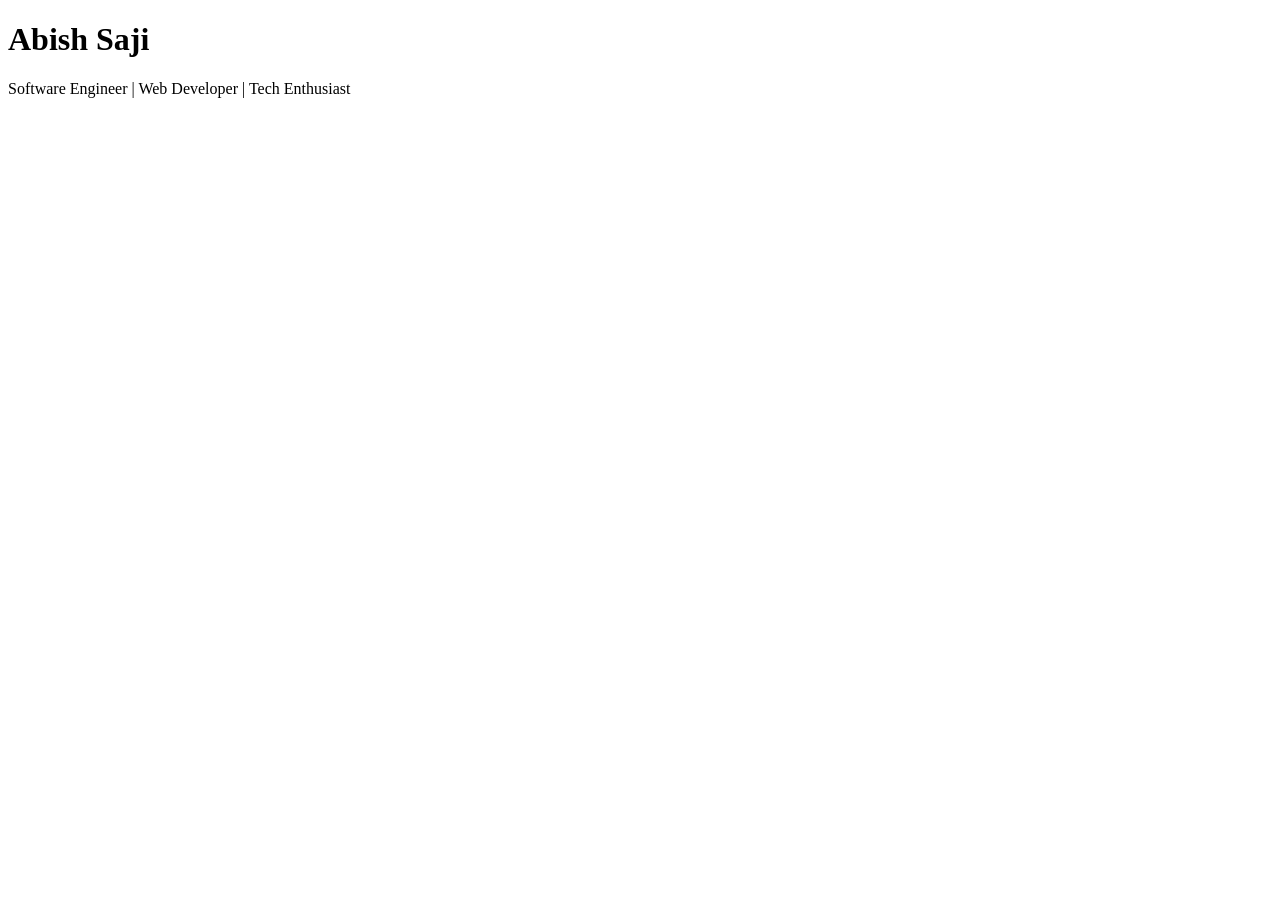
==== profile-card.html @ 10ca224d "Add profile card HTML skeleton" ====
<!DOCTYPE html>
<html lang="en">
<head>
    <meta charset="UTF-8">
    <title>My Profile Card</title>
</head>
<body>
    <h1>Abish Saji</h1>
    <p>Software Engineer | Web Developer | Tech Enthusiast</p>
</body>
</html>
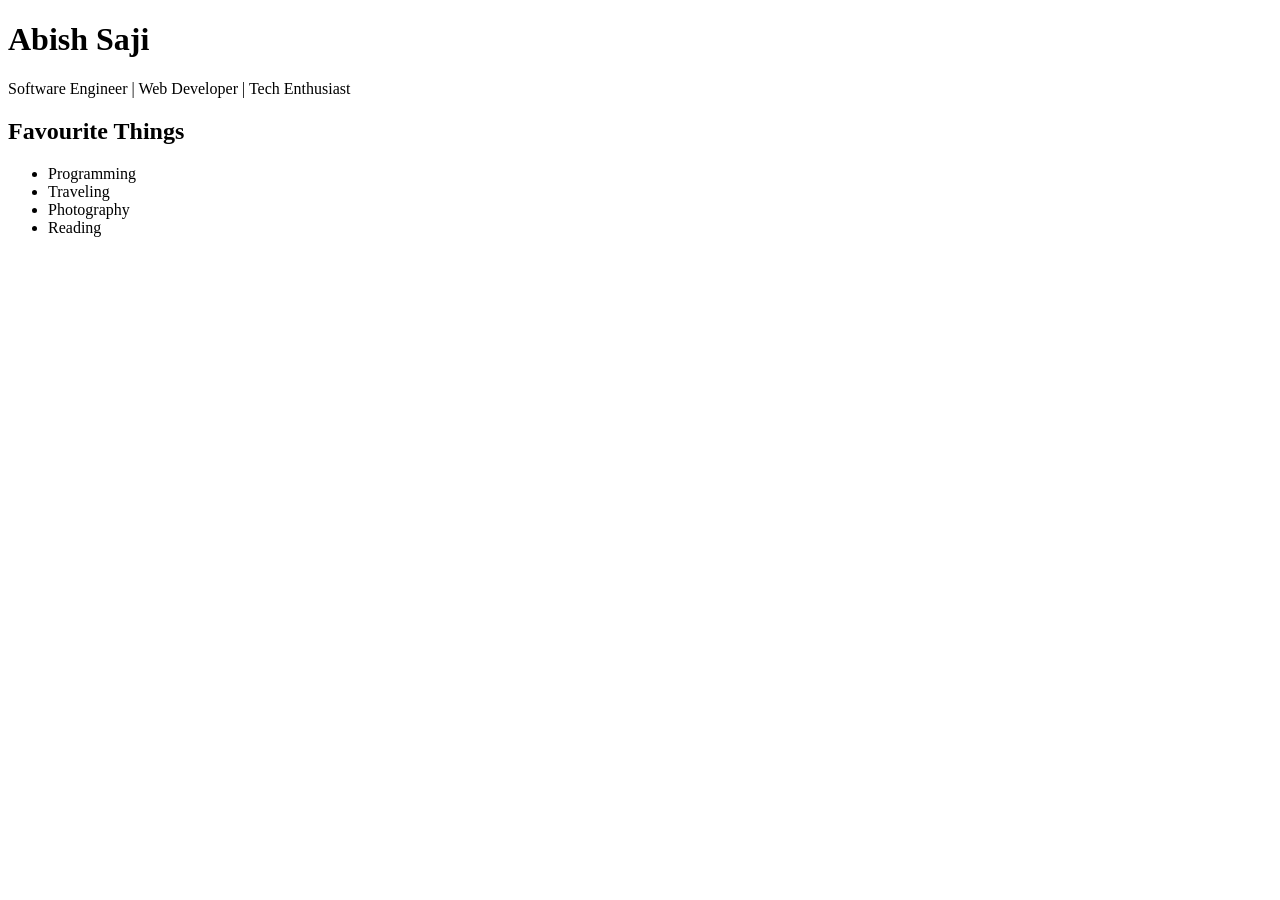
==== commit b84fe111: "Add favourites list" ====
--- a/profile-card.html
+++ b/profile-card.html
@@ -7,5 +7,12 @@
 <body>
     <h1>Abish Saji</h1>
     <p>Software Engineer | Web Developer | Tech Enthusiast</p>
+    <h2>Favourite Things</h2>
+    <ul>
+        <li>Programming</li>
+        <li>Traveling</li>
+        <li>Photography</li>
+        <li>Reading</li>
+    </ul>
 </body>
 </html>
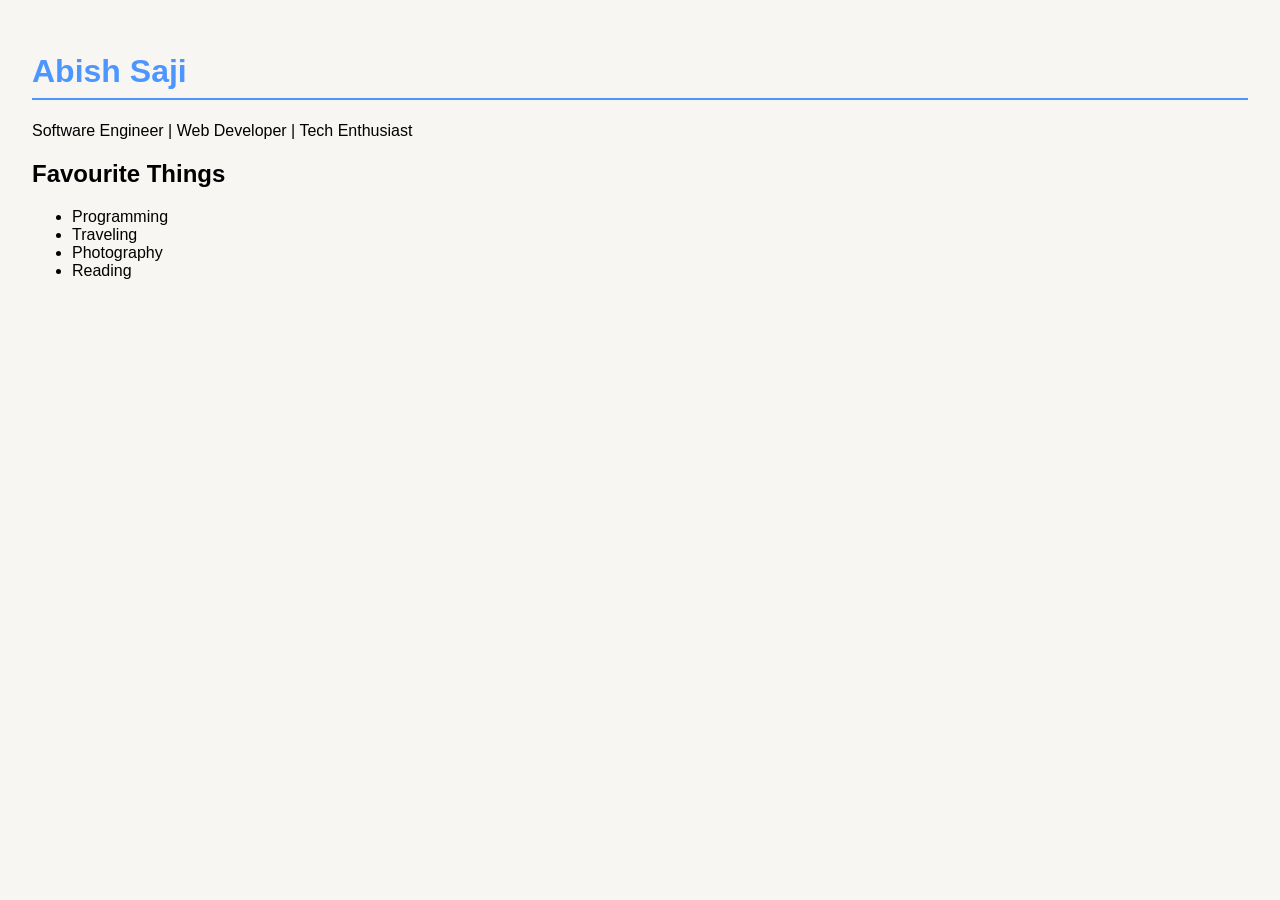
==== commit ace5b8e0: "Created new css file" ====
--- a/profile-card.html
+++ b/profile-card.html
@@ -3,6 +3,7 @@
 <head>
     <meta charset="UTF-8">
     <title>My Profile Card</title>
+    <link rel="stylesheet" href="style.css">
 </head>
 <body>
     <h1>Abish Saji</h1>
--- a/style.css
+++ b/style.css
@@ -0,0 +1,13 @@
+/* style.css */
+body {
+    font-family: sans-serif;
+    background-color: #f7f6f3;
+    margin: 0;
+    padding: 2rem;
+}
+
+h1 {
+    color: #4d96ff;
+    padding-bottom: 0.5rem;
+    border-bottom: 2px solid #4d96ff;
+}
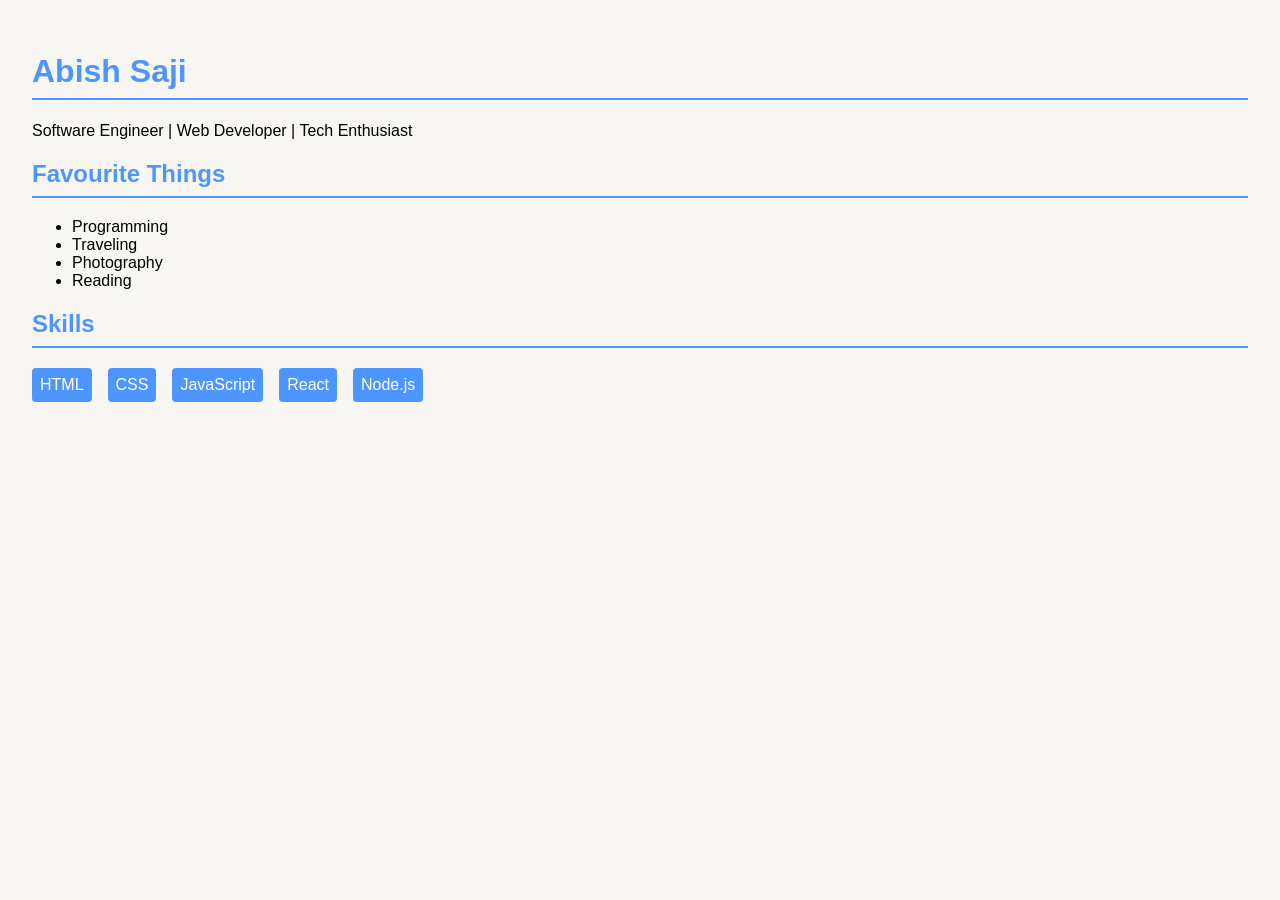
==== commit 2c758160: "Created skills with css div" ====
--- a/profile-card.html
+++ b/profile-card.html
@@ -15,5 +15,13 @@
         <li>Photography</li>
         <li>Reading</li>
     </ul>
+    <h2>Skills</h2>
+    <div class="skills">
+        <div class="skill">HTML</div>
+        <div class="skill">CSS</div>
+        <div class="skill">JavaScript</div>
+        <div class="skill">React</div>
+        <div class="skill">Node.js</div>
+    </div>
 </body>
 </html>
--- a/style.css
+++ b/style.css
@@ -10,4 +10,23 @@
     color: #4d96ff;
     padding-bottom: 0.5rem;
     border-bottom: 2px solid #4d96ff;
+}
+
+h2 {
+    color: #4d96ff;
+    padding-bottom: 0.5rem;
+    border-bottom: 2px solid #4d96ff;
+}
+
+.skills {
+    display: flex;
+    flex-wrap: wrap;
+    gap: 1rem;
+}
+
+.skill {
+    background-color: #4d96ff;
+    color: white;
+    padding: 0.5rem;
+    border-radius: 0.25rem;
 }
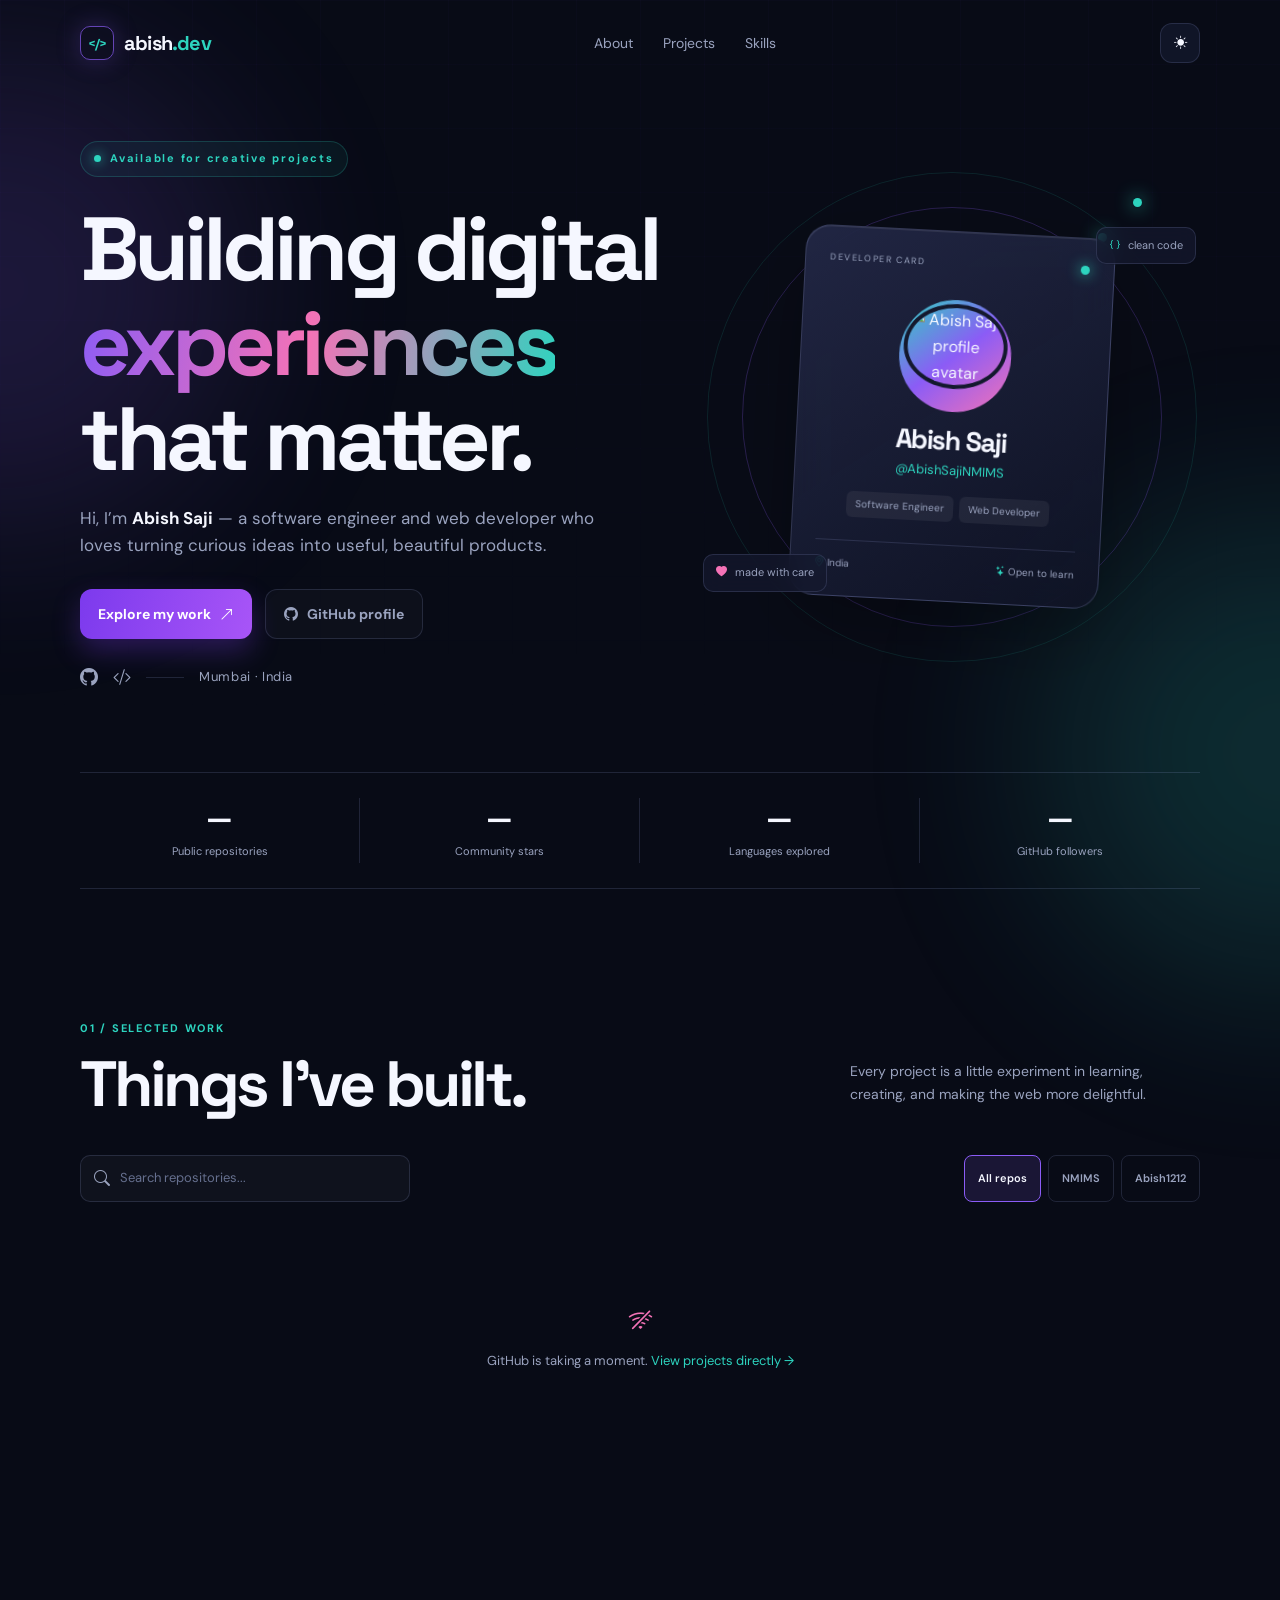
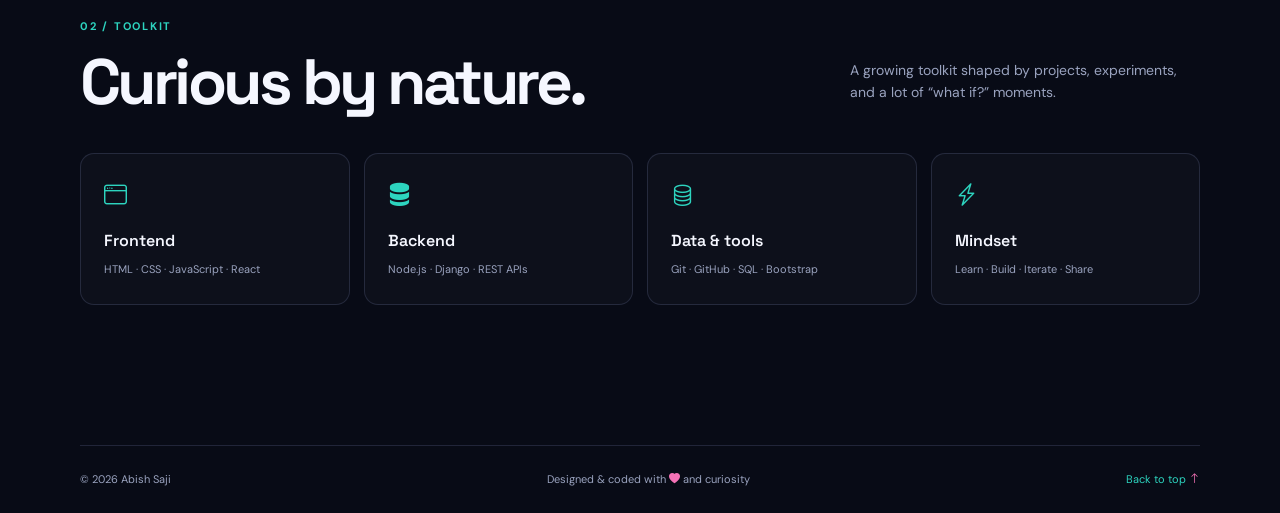
==== commit 95b603be: "-m" ====
--- a/profile-card.html
+++ b/profile-card.html
@@ -2,26 +2,116 @@
 <html lang="en">
 <head>
     <meta charset="UTF-8">
-    <title>My Profile Card</title>
+    <meta name="viewport" content="width=device-width, initial-scale=1.0">
+    <meta name="description" content="Abish Saji's developer profile and GitHub projects.">
+    <title>Abish Saji | Developer Profile</title>
+    <link rel="preconnect" href="https://fonts.googleapis.com">
+    <link rel="preconnect" href="https://fonts.gstatic.com" crossorigin>
+    <link href="https://fonts.googleapis.com/css2?family=DM+Sans:wght@400;500;600;700&family=Space+Grotesk:wght@500;600;700&display=swap" rel="stylesheet">
+    <link rel="stylesheet" href="https://cdn.jsdelivr.net/npm/bootstrap-icons@1.11.3/font/bootstrap-icons.min.css">
     <link rel="stylesheet" href="style.css">
 </head>
 <body>
-    <h1>Abish Saji</h1>
-    <p>Software Engineer | Web Developer | Tech Enthusiast</p>
-    <h2>Favourite Things</h2>
-    <ul>
-        <li>Programming</li>
-        <li>Traveling</li>
-        <li>Photography</li>
-        <li>Reading</li>
-    </ul>
-    <h2>Skills</h2>
-    <div class="skills">
-        <div class="skill">HTML</div>
-        <div class="skill">CSS</div>
-        <div class="skill">JavaScript</div>
-        <div class="skill">React</div>
-        <div class="skill">Node.js</div>
-    </div>
+    <div class="background-grid" aria-hidden="true"></div>
+    <div class="glow glow-one" aria-hidden="true"></div>
+    <div class="glow glow-two" aria-hidden="true"></div>
+
+    <header class="site-header">
+        <a class="brand" href="#top" aria-label="Abish Saji home">
+            <span class="brand-mark">&lt;/&gt;</span>
+            <span>abish<span class="accent">.dev</span></span>
+        </a>
+        <nav class="nav-links" aria-label="Main navigation">
+            <a href="#about">About</a>
+            <a href="#projects">Projects</a>
+            <a href="#skills">Skills</a>
+        </nav>
+        <button class="icon-button" id="theme-toggle" type="button" aria-label="Switch to light theme">
+            <i class="bi bi-sun-fill" aria-hidden="true"></i>
+        </button>
+    </header>
+
+    <main id="top">
+        <section class="hero section-wrap" id="about">
+            <div class="hero-copy reveal">
+                <div class="eyebrow"><span class="status-dot"></span> Available for creative projects</div>
+                <h1>Building digital<br><span class="gradient-text">experiences</span> that matter.</h1>
+                <p class="hero-description">Hi, I’m <strong>Abish Saji</strong> — a software engineer and web developer who loves turning curious ideas into useful, beautiful products.</p>
+                <div class="hero-actions">
+                    <a class="button button-primary" href="#projects">Explore my work <i class="bi bi-arrow-up-right" aria-hidden="true"></i></a>
+                    <a class="button button-ghost" href="https://github.com/AbishSajiNMIMS" target="_blank" rel="noreferrer"><i class="bi bi-github" aria-hidden="true"></i> GitHub profile</a>
+                </div>
+                <div class="social-row">
+                    <a href="https://github.com/AbishSajiNMIMS" target="_blank" rel="noreferrer" aria-label="Abish Saji NMIMS GitHub"><i class="bi bi-github"></i></a>
+                    <a href="https://github.com/Abish1212" target="_blank" rel="noreferrer" aria-label="Abish1212 GitHub"><i class="bi bi-code-slash"></i></a>
+                    <span class="social-line"></span>
+                    <span class="social-caption">Mumbai · India</span>
+                </div>
+            </div>
+
+            <div class="profile-orbit reveal reveal-delay">
+                <div class="orbit-ring orbit-ring-one"></div>
+                <div class="orbit-ring orbit-ring-two"></div>
+                <div class="profile-card">
+                    <div class="profile-card-top">
+                        <span class="mini-label">DEVELOPER CARD</span>
+                        <span class="pulse-icon"><span></span></span>
+                    </div>
+                    <div class="avatar-frame">
+                        <img id="hero-avatar" src="https://avatars.githubusercontent.com/u/193383655?v=4" alt="Abish Saji profile avatar">
+                    </div>
+                    <h2>Abish Saji</h2>
+                    <p class="profile-handle">@AbishSajiNMIMS</p>
+                    <div class="profile-tags"><span>Software Engineer</span><span>Web Developer</span></div>
+                    <div class="profile-card-footer"><span><i class="bi bi-geo-alt"></i> India</span><span><i class="bi bi-stars"></i> Open to learn</span></div>
+                </div>
+                <div class="floating-chip chip-code"><i class="bi bi-braces"></i> clean code</div>
+                <div class="floating-chip chip-heart"><i class="bi bi-heart-fill"></i> made with care</div>
+            </div>
+        </section>
+
+        <section class="stats section-wrap reveal" aria-label="GitHub statistics">
+            <div class="stat"><strong id="repo-count">—</strong><span>Public repositories</span></div>
+            <div class="stat"><strong id="star-count">—</strong><span>Community stars</span></div>
+            <div class="stat"><strong id="language-count">—</strong><span>Languages explored</span></div>
+            <div class="stat"><strong id="follower-count">—</strong><span>GitHub followers</span></div>
+        </section>
+
+        <section class="projects-section section-wrap" id="projects">
+            <div class="section-heading reveal">
+                <div><span class="section-kicker">01 / SELECTED WORK</span><h2>Things I’ve built.</h2></div>
+                <p>Every project is a little experiment in learning, creating, and making the web more delightful.</p>
+            </div>
+            <div class="project-toolbar reveal">
+                <label class="search-box"><i class="bi bi-search" aria-hidden="true"></i><input id="repo-search" type="search" placeholder="Search repositories..." aria-label="Search repositories"></label>
+                <div class="filter-group" id="owner-filters" role="group" aria-label="Filter repositories by profile">
+                    <button class="filter-button active" data-owner="all" type="button">All repos</button>
+                    <button class="filter-button" data-owner="AbishSajiNMIMS" type="button">NMIMS</button>
+                    <button class="filter-button" data-owner="Abish1212" type="button">Abish1212</button>
+                </div>
+            </div>
+            <div class="repo-grid" id="repo-grid">
+                <div class="loading-state"><span class="loader"></span><p>Fetching projects from GitHub...</p></div>
+            </div>
+            <p class="empty-state" id="empty-state" hidden>No repositories match that search. Try another keyword.</p>
+        </section>
+
+        <section class="skills-section section-wrap" id="skills">
+            <div class="section-heading reveal"><div><span class="section-kicker">02 / TOOLKIT</span><h2>Curious by nature.</h2></div><p>A growing toolkit shaped by projects, experiments, and a lot of “what if?” moments.</p></div>
+            <div class="skills-grid reveal">
+                <div class="skill-tile"><i class="bi bi-window"></i><span>Frontend</span><small>HTML · CSS · JavaScript · React</small></div>
+                <div class="skill-tile"><i class="bi bi-server"></i><span>Backend</span><small>Node.js · Django · REST APIs</small></div>
+                <div class="skill-tile"><i class="bi bi-database"></i><span>Data & tools</span><small>Git · GitHub · SQL · Bootstrap</small></div>
+                <div class="skill-tile"><i class="bi bi-lightning-charge"></i><span>Mindset</span><small>Learn · Build · Iterate · Share</small></div>
+            </div>
+        </section>
+    </main>
+
+    <footer class="site-footer section-wrap">
+        <span>© <span id="year"></span> Abish Saji</span>
+        <span>Designed & coded with <i class="bi bi-heart-fill"></i> and curiosity</span>
+        <a href="#top">Back to top <i class="bi bi-arrow-up"></i></a>
+    </footer>
+    <script src="script.js"></script>
 </body>
-</html>+</html>
--- a/style.css
+++ b/style.css
@@ -1,32 +1,41 @@
-/* style.css */
-body {
-    font-family: sans-serif;
-    background-color: #f7f6f3;
-    margin: 0;
-    padding: 2rem;
+:root {
+    --bg: #080b16;
+    --surface: rgba(20, 25, 46, .72);
+    --surface-solid: #14192e;
+    --text: #f5f7ff;
+    --muted: #9aa3bf;
+    --line: rgba(173, 184, 255, .15);
+    --primary: #8b5cf6;
+    --secondary: #2dd4bf;
+    --pink: #f472b6;
+    --shadow: 0 24px 80px rgba(0, 0, 0, .3);
 }
-
-h1 {
-    color: #4d96ff;
-    padding-bottom: 0.5rem;
-    border-bottom: 2px solid #4d96ff;
-}
-
-h2 {
-    color: #4d96ff;
-    padding-bottom: 0.5rem;
-    border-bottom: 2px solid #4d96ff;
-}
-
-.skills {
-    display: flex;
-    flex-wrap: wrap;
-    gap: 1rem;
-}
-
-.skill {
-    background-color: #4d96ff;
-    color: white;
-    padding: 0.5rem;
-    border-radius: 0.25rem;
-}+* { box-sizing: border-box; }
+html { scroll-behavior: smooth; }
+body { margin: 0; color: var(--text); background: var(--bg); font: 400 16px/1.6 "DM Sans", sans-serif; overflow-x: hidden; }
+a { color: inherit; text-decoration: none; }
+.background-grid { position: fixed; inset: 0; opacity: .32; pointer-events: none; background-image: linear-gradient(rgba(139, 92, 246, .08) 1px, transparent 1px), linear-gradient(90deg, rgba(139, 92, 246, .08) 1px, transparent 1px); background-size: 64px 64px; mask-image: linear-gradient(to bottom, black, transparent 88%); }
+.glow { position: fixed; width: 30rem; height: 30rem; border-radius: 50%; filter: blur(100px); opacity: .16; pointer-events: none; }
+.glow-one { top: 3rem; left: -15rem; background: var(--primary); }.glow-two { right: -15rem; top: 32rem; background: var(--secondary); }
+.site-header, .section-wrap { width: min(1120px, calc(100% - 48px)); margin: auto; }
+.site-header { display: flex; align-items: center; justify-content: space-between; height: 86px; position: relative; z-index: 2; }
+.brand { display: flex; align-items: center; gap: 10px; font: 700 20px "Space Grotesk"; letter-spacing: -.04em; }.brand-mark { display: grid; place-items: center; width: 34px; height: 34px; border: 1px solid rgba(139,92,246,.7); border-radius: 10px; color: var(--secondary); font-size: 13px; box-shadow: 0 0 25px rgba(139,92,246,.25); }.accent { color: var(--secondary); }
+.nav-links { display: flex; gap: 30px; color: var(--muted); font-size: 14px; }.nav-links a { transition: color .25s ease; }.nav-links a:hover { color: var(--text); }
+.icon-button { width: 40px; height: 40px; border: 1px solid var(--line); background: var(--surface); color: var(--text); border-radius: 12px; cursor: pointer; transition: .25s; }.icon-button:hover { color: var(--secondary); transform: translateY(-2px); border-color: var(--secondary); }
+.hero { min-height: 670px; display: grid; grid-template-columns: 1.08fr .92fr; gap: 40px; align-items: center; padding: 55px 0 80px; }.eyebrow, .section-kicker { color: var(--secondary); font-size: 11px; font-weight: 700; letter-spacing: .16em; }.eyebrow { display: inline-flex; align-items: center; gap: 9px; padding: 8px 13px; border: 1px solid rgba(45,212,191,.2); border-radius: 99px; background: rgba(45,212,191,.06); }.status-dot { width: 7px; height: 7px; background: var(--secondary); border-radius: 50%; box-shadow: 0 0 12px var(--secondary); animation: blink 1.8s infinite; }
+h1, h2 { font-family: "Space Grotesk", sans-serif; letter-spacing: -.055em; line-height: 1.06; margin: 25px 0 18px; } h1 { max-width: 690px; font-size: clamp(3.4rem, 7vw, 6rem); }.gradient-text { background: linear-gradient(100deg, var(--primary), var(--pink) 48%, var(--secondary)); -webkit-background-clip: text; background-clip: text; color: transparent; }.hero-description { max-width: 530px; color: var(--muted); font-size: 17px; }.hero-description strong { color: var(--text); }
+.hero-actions { display: flex; gap: 13px; margin: 30px 0 24px; }.button { display: inline-flex; align-items: center; gap: 9px; border-radius: 12px; padding: 13px 18px; font-weight: 700; font-size: 14px; transition: transform .25s, box-shadow .25s, border-color .25s; }.button:hover { transform: translateY(-3px); }.button-primary { color: white; background: linear-gradient(105deg, #7c3aed, #a855f7); box-shadow: 0 12px 28px rgba(124,58,237,.3); }.button-primary:hover { box-shadow: 0 15px 35px rgba(124,58,237,.5); }.button-ghost { border: 1px solid var(--line); color: var(--muted); background: rgba(255,255,255,.025); }.button-ghost:hover { color: var(--text); border-color: var(--secondary); }
+.social-row { display: flex; align-items: center; gap: 15px; color: var(--muted); font-size: 13px; }.social-row a { font-size: 18px; transition: color .25s, transform .25s; }.social-row a:hover { color: var(--secondary); transform: translateY(-2px); }.social-line { width: 38px; height: 1px; background: var(--line); }.social-caption { letter-spacing: .05em; }
+.profile-orbit { min-height: 510px; display: grid; place-items: center; position: relative; }.orbit-ring { position: absolute; width: 420px; height: 420px; border: 1px solid rgba(139,92,246,.25); border-radius: 50%; animation: spin 24s linear infinite; }.orbit-ring::after { content: ""; position: absolute; width: 9px; height: 9px; top: 25px; right: 54px; border-radius: 50%; background: var(--secondary); box-shadow: 0 0 18px var(--secondary); }.orbit-ring-two { width: 490px; height: 490px; border-color: rgba(45,212,191,.12); animation-direction: reverse; animation-duration: 32s; }.profile-card { width: 310px; padding: 24px; border: 1px solid rgba(181, 189, 255, .2); background: linear-gradient(145deg, rgba(36,42,74,.85), rgba(15,18,37,.78)); border-radius: 25px; box-shadow: var(--shadow), inset 0 1px rgba(255,255,255,.08); backdrop-filter: blur(18px); text-align: center; position: relative; z-index: 1; transform: rotate(3deg); transition: transform .45s ease; }.profile-card:hover { transform: rotate(0) translateY(-8px); }.profile-card-top, .profile-card-footer { display: flex; justify-content: space-between; align-items: center; }.mini-label { color: var(--muted); font-size: 9px; letter-spacing: .18em; }.pulse-icon { width: 9px; height: 9px; background: var(--secondary); border-radius: 50%; box-shadow: 0 0 14px var(--secondary); }.avatar-frame { width: 112px; height: 112px; padding: 4px; border-radius: 50%; background: linear-gradient(140deg, var(--secondary), var(--primary), var(--pink)); margin: 30px auto 15px; }.avatar-frame img { width: 100%; height: 100%; object-fit: cover; border-radius: inherit; border: 4px solid var(--surface-solid); }.profile-card h2 { margin: 0; font-size: 27px; }.profile-handle { color: var(--secondary); font-size: 13px; margin: 5px 0 14px; }.profile-tags { display: flex; justify-content: center; gap: 6px; flex-wrap: wrap; }.profile-tags span { padding: 5px 9px; color: var(--muted); background: rgba(255,255,255,.06); border-radius: 6px; font-size: 10px; }.profile-card-footer { border-top: 1px solid var(--line); margin-top: 23px; padding-top: 15px; color: var(--muted); font-size: 10px; }.profile-card-footer i { color: var(--secondary); }.floating-chip { position: absolute; z-index: 2; padding: 9px 12px; color: var(--muted); border: 1px solid var(--line); border-radius: 10px; background: rgba(20,25,46,.75); backdrop-filter: blur(10px); font-size: 11px; animation: float 4s ease-in-out infinite; }.floating-chip i { margin-right: 5px; color: var(--secondary); }.chip-code { top: 65px; right: 4px; }.chip-heart { bottom: 80px; left: 0; animation-delay: -2s; }.chip-heart i { color: var(--pink); }
+.stats { display: grid; grid-template-columns: repeat(4, 1fr); border-block: 1px solid var(--line); padding: 25px 0; }.stat { text-align: center; border-right: 1px solid var(--line); }.stat:last-child { border: 0; }.stat strong { display: block; font: 700 30px "Space Grotesk"; color: var(--text); }.stat span { color: var(--muted); font-size: 11px; }
+.projects-section, .skills-section { padding: 125px 0 40px; }.section-heading { display: flex; align-items: end; justify-content: space-between; gap: 30px; margin-bottom: 36px; }.section-heading h2 { font-size: clamp(2.5rem, 5vw, 4rem); margin: 12px 0 0; }.section-heading p { max-width: 350px; color: var(--muted); font-size: 14px; }
+.project-toolbar { display: flex; justify-content: space-between; gap: 18px; margin-bottom: 25px; }.search-box { display: flex; align-items: center; gap: 10px; width: min(330px, 100%); border: 1px solid var(--line); border-radius: 10px; padding: 0 13px; color: var(--muted); background: rgba(255,255,255,.03); }.search-box:focus-within { border-color: var(--primary); box-shadow: 0 0 0 3px rgba(139,92,246,.12); }.search-box input { width: 100%; border: 0; outline: 0; padding: 12px 0; color: var(--text); background: transparent; font: inherit; font-size: 13px; }.search-box input::placeholder { color: #66708f; }.filter-group { display: flex; gap: 7px; flex-wrap: wrap; justify-content: end; }.filter-button { border: 1px solid var(--line); border-radius: 8px; padding: 9px 13px; color: var(--muted); background: transparent; cursor: pointer; font: 600 11px "DM Sans"; transition: .25s; }.filter-button:hover, .filter-button.active { color: var(--text); border-color: var(--primary); background: rgba(139,92,246,.14); }
+.repo-grid { display: grid; grid-template-columns: repeat(3, 1fr); gap: 16px; }.repo-card { display: flex; flex-direction: column; min-height: 220px; padding: 20px; border: 1px solid var(--line); border-radius: 16px; background: var(--surface); box-shadow: 0 12px 35px rgba(0,0,0,.12); transition: transform .3s, border-color .3s, box-shadow .3s; animation: card-in .5s both; }.repo-card:hover { transform: translateY(-7px); border-color: rgba(139,92,246,.7); box-shadow: 0 20px 50px rgba(0,0,0,.28), 0 0 25px rgba(139,92,246,.1); }.repo-card-header, .repo-card-meta { display: flex; align-items: center; justify-content: space-between; gap: 10px; }.repo-icon { color: var(--secondary); font-size: 21px; }.repo-owner { color: var(--muted); font-size: 10px; }.repo-card h3 { margin: 13px 0 7px; font: 600 19px "Space Grotesk"; overflow-wrap: anywhere; }.repo-card p { display: -webkit-box; -webkit-line-clamp: 2; -webkit-box-orient: vertical; overflow: hidden; min-height: 44px; margin: 0; color: var(--muted); font-size: 12px; line-height: 1.7; }.repo-card-meta { justify-content: start; gap: 15px; margin-top: auto; padding-top: 20px; color: var(--muted); font-size: 11px; }.repo-card-meta i { color: var(--secondary); margin-right: 4px; }.language-dot { display: inline-block; width: 8px; height: 8px; margin-right: 4px; border-radius: 50%; background: var(--primary); }.repo-link { color: var(--text); font-size: 16px; transition: color .2s; }.repo-link:hover { color: var(--secondary); }.loading-state { grid-column: 1/-1; min-height: 220px; display: grid; place-items: center; align-content: center; gap: 10px; color: var(--muted); }.loading-state p { margin: 0; font-size: 13px; }.loader { display: block; width: 28px; height: 28px; border: 2px solid var(--line); border-top-color: var(--secondary); border-radius: 50%; animation: spin 1s linear infinite; }.empty-state { padding: 30px; text-align: center; color: var(--muted); }
+.skills-grid { display: grid; grid-template-columns: repeat(4, 1fr); gap: 14px; }.skill-tile { padding: 23px; border: 1px solid var(--line); border-radius: 14px; background: rgba(255,255,255,.025); transition: .3s; }.skill-tile:hover { border-color: var(--secondary); background: rgba(45,212,191,.06); transform: translateY(-5px); }.skill-tile i { color: var(--secondary); font-size: 23px; }.skill-tile span { display: block; margin: 16px 0 4px; font: 600 16px "Space Grotesk"; }.skill-tile small { color: var(--muted); font-size: 11px; }
+.site-footer { display: flex; justify-content: space-between; gap: 20px; align-items: center; margin-top: 100px; padding: 25px 0; border-top: 1px solid var(--line); color: var(--muted); font-size: 11px; }.site-footer i { color: var(--pink); }.site-footer a { color: var(--secondary); }
+.reveal { opacity: 0; transform: translateY(22px); transition: opacity .7s ease, transform .7s ease; }.reveal.visible { opacity: 1; transform: translateY(0); }.reveal-delay { transition-delay: .15s; }
+@keyframes spin { to { transform: rotate(360deg); } } @keyframes float { 0%,100% { transform: translateY(0); } 50% { transform: translateY(-9px); } } @keyframes blink { 50% { opacity: .35; } } @keyframes card-in { from { opacity: 0; transform: translateY(12px); } to { opacity: 1; transform: translateY(0); } }
+body.light-theme { --bg: #f5f7ff; --surface: rgba(255,255,255,.75); --surface-solid: #fff; --text: #161b36; --muted: #5f6885; --line: rgba(61, 70, 123, .16); }.light-theme .background-grid { opacity: .18; }.light-theme .profile-card { background: linear-gradient(145deg, rgba(255,255,255,.92), rgba(239,242,255,.82)); }.light-theme .filter-button:hover, .light-theme .filter-button.active { color: #3f267f; }
+@media (max-width: 820px) { .hero { grid-template-columns: 1fr; padding-top: 70px; }.hero-copy { text-align: center; }.hero-description { margin-inline: auto; }.hero-actions, .social-row { justify-content: center; }.profile-orbit { min-height: 480px; }.repo-grid { grid-template-columns: repeat(2, 1fr); }.skills-grid { grid-template-columns: repeat(2, 1fr); }.section-heading { display: block; }.section-heading p { margin-top: 20px; }.project-toolbar { display: block; }.search-box { margin-bottom: 14px; }.filter-group { justify-content: start; } }
+@media (max-width: 520px) { .site-header, .section-wrap { width: min(100% - 30px, 1120px); }.nav-links { display: none; }.hero { padding-top: 40px; }.hero-actions { flex-direction: column; }.button { justify-content: center; }.profile-orbit { transform: scale(.82); margin: -35px 0; }.stats { grid-template-columns: repeat(2, 1fr); gap: 20px 0; }.stat:nth-child(2) { border: 0; }.stat:nth-child(3) { border: 0; }.repo-grid { grid-template-columns: 1fr; }.skills-grid { grid-template-columns: 1fr; }.site-footer { align-items: flex-start; flex-direction: column; margin-top: 60px; } }
+@media (prefers-reduced-motion: reduce) { *, *::before, *::after { animation-duration: .01ms !important; scroll-behavior: auto !important; transition-duration: .01ms !important; } }
